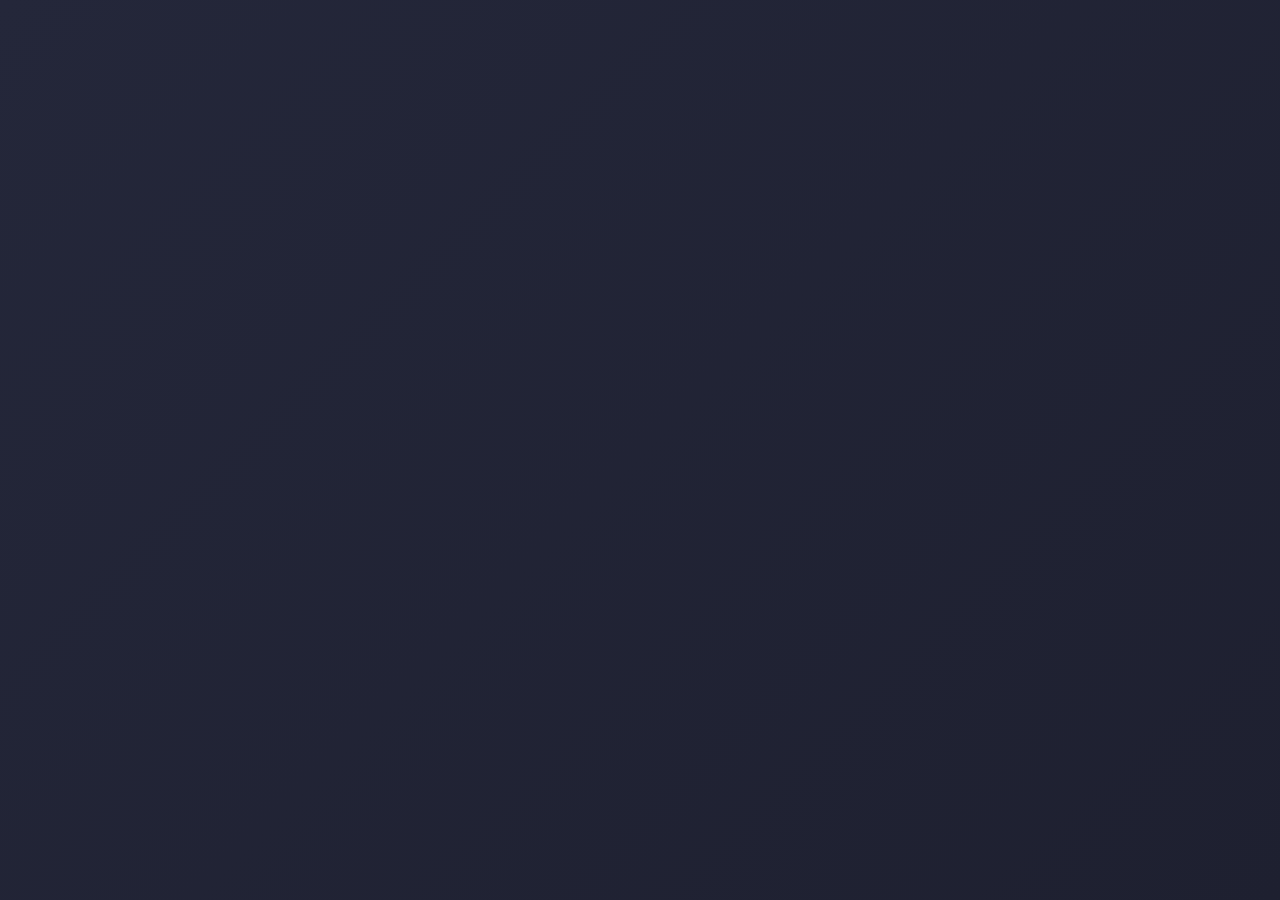
==== index.html @ acaae7d7 "Initial portfolio setup with React, cat cursor animation, and Catppuccin Macchiato theme" ====
<!DOCTYPE html>
<html lang="en">
<head>
    <meta charset="UTF-8">
    <meta name="viewport" content="width=device-width, initial-scale=1.0">
    <title>Portfolio - sudo-apt-install-tap</title>
    <link rel="stylesheet" href="styles.css">
</head>
<body>
    <div id="root"></div>
    <script src="https://cdn.jsdelivr.net/npm/react@18/umd/react.production.min.js"></script>
    <script src="https://cdn.jsdelivr.net/npm/react-dom@18/umd/react-dom.production.min.js"></script>
    <script src="https://cdn.jsdelivr.net/npm/@babel/standalone/babel.min.js"></script>
    <script type="text/babel" src="app.jsx"></script>
</body>
</html>
---- styles.css ----
/* Catppuccin Macchiato Color Scheme */
:root {
  --ctp-rosewater: #f4dbd6;
  --ctp-flamingo: #f0c6c6;
  --ctp-pink: #f5bde6;
  --ctp-mauve: #c6a0f6;
  --ctp-red: #ed8796;
  --ctp-maroon: #ee99a0;
  --ctp-peach: #f5a97f;
  --ctp-yellow: #eed49f;
  --ctp-green: #a6da95;
  --ctp-teal: #8bd5ca;
  --ctp-sky: #91d7e3;
  --ctp-sapphire: #7dc4e4;
  --ctp-blue: #8aadf4;
  --ctp-lavender: #b7bdf8;
  --ctp-text: #cad1f5;
  --ctp-subtext1: #b8c5e9;
  --ctp-subtext0: #a5adce;
  --ctp-overlay2: #939ab7;
  --ctp-overlay1: #8087a2;
  --ctp-overlay0: #6e738d;
  --ctp-surface2: #5b6078;
  --ctp-surface1: #494d64;
  --ctp-surface0: #3e4255;
  --ctp-base: #24273a;
  --ctp-mantle: #1e2030;
  --ctp-crust: #181926;
}

* {
  margin: 0;
  padding: 0;
  box-sizing: border-box;
}

body {
  font-family: 'Segoe UI', Tahoma, Geneva, Verdana, sans-serif;
  background: linear-gradient(135deg, var(--ctp-base) 0%, var(--ctp-mantle) 100%);
  color: var(--ctp-text);
  overflow-x: hidden;
  cursor: none;
  min-height: 100vh;
}

/* Cat Cursor */
.cat-cursor {
  position: fixed;
  pointer-events: none;
  font-size: 30px;
  z-index: 9999;
  transform: translate(-50%, -50%);
  animation: bounce 0.6s ease-in-out infinite;
}

@keyframes bounce {
  0%, 100% { transform: translateY(0) translate(-50%, -50%); }
  50% { transform: translateY(-10px) translate(-50%, -50%); }
}

/* Navbar */
nav {
  background: var(--ctp-surface0);
  padding: 20px 50px;
  display: flex;
  justify-content: space-between;
  align-items: center;
  position: sticky;
  top: 0;
  z-index: 100;
  box-shadow: 0 4px 20px rgba(0, 0, 0, 0.3);
  border-bottom: 2px solid var(--ctp-mauve);
}

nav .logo {
  font-size: 24px;
  font-weight: bold;
  color: var(--ctp-mauve);
  cursor: pointer;
}

nav ul {
  list-style: none;
  display: flex;
  gap: 30px;
}

nav a {
  color: var(--ctp-text);
  text-decoration: none;
  transition: all 0.3s ease;
  font-weight: 500;
}

nav a:hover {
  color: var(--ctp-mauve);
  transform: translateY(-3px);
}

/* Hero Section */
.hero {
  min-height: 100vh;
  display: flex;
  align-items: center;
  justify-content: center;
  text-align: center;
  padding: 50px 20px;
  background: linear-gradient(135deg, var(--ctp-base) 0%, var(--ctp-mantle) 100%);
}

.hero-content h1 {
  font-size: 64px;
  margin-bottom: 20px;
  background: linear-gradient(135deg, var(--ctp-mauve), var(--ctp-pink), var(--ctp-blue));
  -webkit-background-clip: text;
  -webkit-text-fill-color: transparent;
  background-clip: text;
  animation: fadeInUp 1s ease-out;
}

.hero-content p {
  font-size: 20px;
  color: var(--ctp-subtext1);
  margin-bottom: 30px;
  animation: fadeInUp 1s ease-out 0.2s both;
}

.cta-button {
  display: inline-block;
  padding: 15px 40px;
  background: var(--ctp-mauve);
  color: var(--ctp-base);
  text-decoration: none;
  border-radius: 50px;
  font-weight: bold;
  transition: all 0.3s ease;
  margin: 10px;
  cursor: pointer;
  border: none;
  font-size: 16px;
  animation: fadeInUp 1s ease-out 0.4s both;
}

.cta-button:hover {
  background: var(--ctp-pink);
  transform: translateY(-5px);
  box-shadow: 0 10px 30px rgba(197, 160, 246, 0.4);
}

@keyframes fadeInUp {
  from {
    opacity: 0;
    transform: translateY(30px);
  }
  to {
    opacity: 1;
    transform: translateY(0);
  }
}

/* Projects Section */
.projects {
  padding: 100px 50px;
  background: var(--ctp-mantle);
}

.projects h2 {
  text-align: center;
  font-size: 48px;
  margin-bottom: 60px;
  color: var(--ctp-mauve);
}

.projects-grid {
  display: grid;
  grid-template-columns: repeat(auto-fit, minmax(300px, 1fr));
  gap: 40px;
  max-width: 1200px;
  margin: 0 auto;
}

.project-card {
  background: var(--ctp-surface0);
  padding: 30px;
  border-radius: 15px;
  border-left: 4px solid var(--ctp-mauve);
  transition: all 0.3s ease;
  cursor: pointer;
  box-shadow: 0 4px 20px rgba(0, 0, 0, 0.3);
}

.project-card:hover {
  transform: translateY(-10px);
  border-left: 4px solid var(--ctp-pink);
  box-shadow: 0 10px 40px rgba(197, 160, 246, 0.2);
}

.project-card h3 {
  color: var(--ctp-mauve);
  margin-bottom: 15px;
  font-size: 22px;
}

.project-card p {
  color: var(--ctp-subtext1);
  margin-bottom: 20px;
  line-height: 1.6;
}

.project-links {
  display: flex;
  gap: 15px;
}

.project-link {
  padding: 8px 16px;
  background: var(--ctp-mauve);
  color: var(--ctp-base);
  text-decoration: none;
  border-radius: 5px;
  font-size: 14px;
  font-weight: bold;
  transition: all 0.3s ease;
  display: inline-block;
}

.project-link:hover {
  background: var(--ctp-pink);
  transform: scale(1.05);
}

/* Footer */
footer {
  background: var(--ctp-crust);
  text-align: center;
  padding: 40px 20px;
  color: var(--ctp-subtext1);
  border-top: 2px solid var(--ctp-surface0);
}

footer a {
  color: var(--ctp-mauve);
  text-decoration: none;
  margin: 0 15px;
  transition: all 0.3s ease;
}

footer a:hover {
  color: var(--ctp-pink);
}

/* Responsive */
@media (max-width: 768px) {
  nav {
    padding: 15px 20px;
    flex-direction: column;
    gap: 15px;
  }

  nav ul {
    gap: 15px;
  }

  .hero-content h1 {
    font-size: 36px;
  }

  .projects {
    padding: 50px 20px;
  }

  .projects h2 {
    font-size: 36px;
  }

  .projects-grid {
    grid-template-columns: 1fr;
  }
}
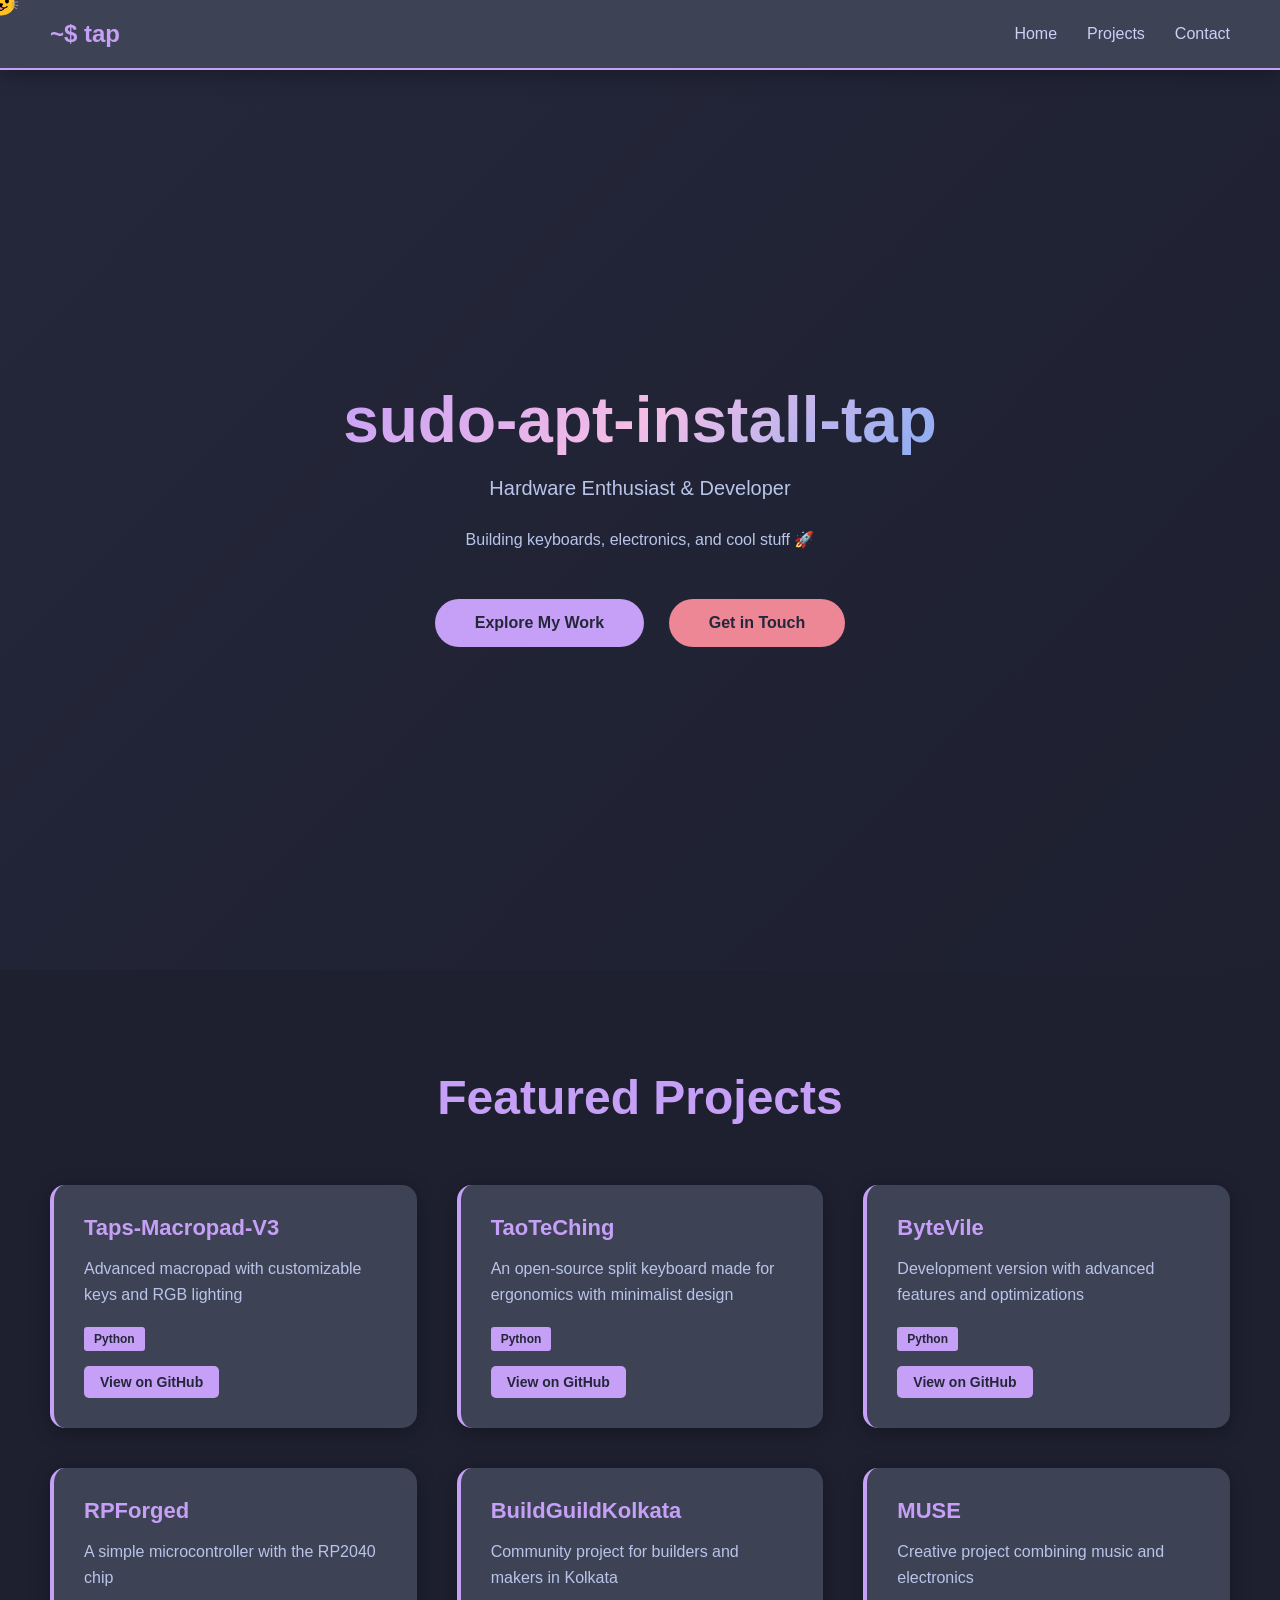
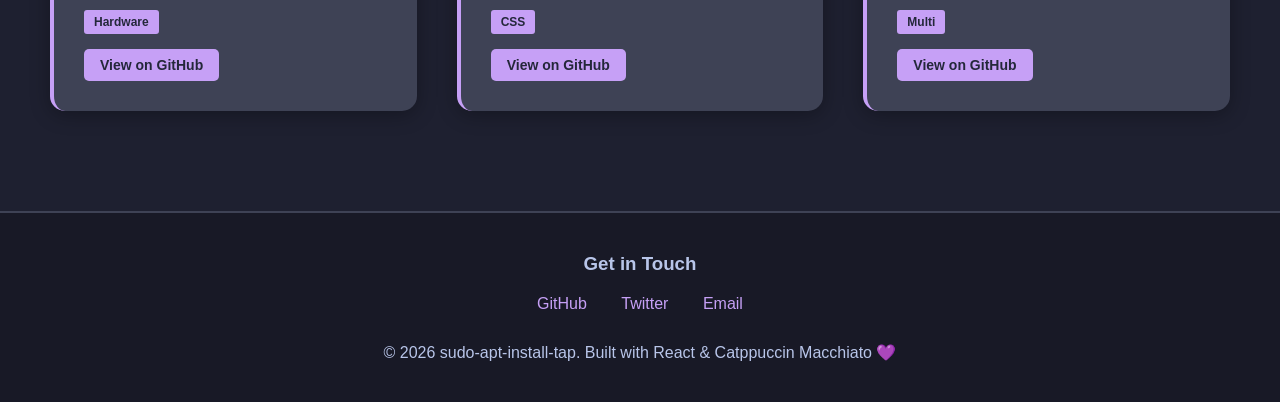
==== commit 1528bff9: "Fix: Replace with self-contained HTML file for GitHub Pages static hosting" ====
--- a/index.html
+++ b/index.html
@@ -4,13 +4,402 @@
     <meta charset="UTF-8">
     <meta name="viewport" content="width=device-width, initial-scale=1.0">
     <title>Portfolio - sudo-apt-install-tap</title>
-    <link rel="stylesheet" href="styles.css">
+    <style>
+        /* Catppuccin Macchiato Color Scheme */
+        :root {
+          --ctp-rosewater: #f4dbd6;
+          --ctp-flamingo: #f0c6c6;
+          --ctp-pink: #f5bde6;
+          --ctp-mauve: #c6a0f6;
+          --ctp-red: #ed8796;
+          --ctp-maroon: #ee99a0;
+          --ctp-peach: #f5a97f;
+          --ctp-yellow: #eed49f;
+          --ctp-green: #a6da95;
+          --ctp-teal: #8bd5ca;
+          --ctp-sky: #91d7e3;
+          --ctp-sapphire: #7dc4e4;
+          --ctp-blue: #8aadf4;
+          --ctp-lavender: #b7bdf8;
+          --ctp-text: #cad1f5;
+          --ctp-subtext1: #b8c5e9;
+          --ctp-subtext0: #a5adce;
+          --ctp-overlay2: #939ab7;
+          --ctp-overlay1: #8087a2;
+          --ctp-overlay0: #6e738d;
+          --ctp-surface2: #5b6078;
+          --ctp-surface1: #494d64;
+          --ctp-surface0: #3e4255;
+          --ctp-base: #24273a;
+          --ctp-mantle: #1e2030;
+          --ctp-crust: #181926;
+        }
+
+        * {
+          margin: 0;
+          padding: 0;
+          box-sizing: border-box;
+        }
+
+        body {
+          font-family: 'Segoe UI', Tahoma, Geneva, Verdana, sans-serif;
+          background: linear-gradient(135deg, var(--ctp-base) 0%, var(--ctp-mantle) 100%);
+          color: var(--ctp-text);
+          overflow-x: hidden;
+          cursor: none;
+          min-height: 100vh;
+        }
+
+        /* Cat Cursor */
+        .cat-cursor {
+          position: fixed;
+          pointer-events: none;
+          font-size: 30px;
+          z-index: 9999;
+          transform: translate(-50%, -50%);
+          animation: bounce 0.6s ease-in-out infinite;
+        }
+
+        @keyframes bounce {
+          0%, 100% { transform: translateY(0) translate(-50%, -50%); }
+          50% { transform: translateY(-10px) translate(-50%, -50%); }
+        }
+
+        /* Navbar */
+        nav {
+          background: var(--ctp-surface0);
+          padding: 20px 50px;
+          display: flex;
+          justify-content: space-between;
+          align-items: center;
+          position: sticky;
+          top: 0;
+          z-index: 100;
+          box-shadow: 0 4px 20px rgba(0, 0, 0, 0.3);
+          border-bottom: 2px solid var(--ctp-mauve);
+        }
+
+        nav .logo {
+          font-size: 24px;
+          font-weight: bold;
+          color: var(--ctp-mauve);
+          cursor: pointer;
+        }
+
+        nav ul {
+          list-style: none;
+          display: flex;
+          gap: 30px;
+        }
+
+        nav a {
+          color: var(--ctp-text);
+          text-decoration: none;
+          transition: all 0.3s ease;
+          font-weight: 500;
+        }
+
+        nav a:hover {
+          color: var(--ctp-mauve);
+          transform: translateY(-3px);
+        }
+
+        /* Hero Section */
+        .hero {
+          min-height: 100vh;
+          display: flex;
+          align-items: center;
+          justify-content: center;
+          text-align: center;
+          padding: 50px 20px;
+          background: linear-gradient(135deg, var(--ctp-base) 0%, var(--ctp-mantle) 100%);
+        }
+
+        .hero-content h1 {
+          font-size: 64px;
+          margin-bottom: 20px;
+          background: linear-gradient(135deg, var(--ctp-mauve), var(--ctp-pink), var(--ctp-blue));
+          -webkit-background-clip: text;
+          -webkit-text-fill-color: transparent;
+          background-clip: text;
+          animation: fadeInUp 1s ease-out;
+        }
+
+        .hero-content p {
+          font-size: 20px;
+          color: var(--ctp-subtext1);
+          margin-bottom: 30px;
+          animation: fadeInUp 1s ease-out 0.2s both;
+        }
+
+        .cta-button {
+          display: inline-block;
+          padding: 15px 40px;
+          background: var(--ctp-mauve);
+          color: var(--ctp-base);
+          text-decoration: none;
+          border-radius: 50px;
+          font-weight: bold;
+          transition: all 0.3s ease;
+          margin: 10px;
+          cursor: pointer;
+          border: none;
+          font-size: 16px;
+          animation: fadeInUp 1s ease-out 0.4s both;
+        }
+
+        .cta-button:hover {
+          background: var(--ctp-pink);
+          transform: translateY(-5px);
+          box-shadow: 0 10px 30px rgba(197, 160, 246, 0.4);
+        }
+
+        @keyframes fadeInUp {
+          from {
+            opacity: 0;
+            transform: translateY(30px);
+          }
+          to {
+            opacity: 1;
+            transform: translateY(0);
+          }
+        }
+
+        /* Projects Section */
+        .projects {
+          padding: 100px 50px;
+          background: var(--ctp-mantle);
+        }
+
+        .projects h2 {
+          text-align: center;
+          font-size: 48px;
+          margin-bottom: 60px;
+          color: var(--ctp-mauve);
+        }
+
+        .projects-grid {
+          display: grid;
+          grid-template-columns: repeat(auto-fit, minmax(300px, 1fr));
+          gap: 40px;
+          max-width: 1200px;
+          margin: 0 auto;
+        }
+
+        .project-card {
+          background: var(--ctp-surface0);
+          padding: 30px;
+          border-radius: 15px;
+          border-left: 4px solid var(--ctp-mauve);
+          transition: all 0.3s ease;
+          cursor: pointer;
+          box-shadow: 0 4px 20px rgba(0, 0, 0, 0.3);
+        }
+
+        .project-card:hover {
+          transform: translateY(-10px);
+          border-left: 4px solid var(--ctp-pink);
+          box-shadow: 0 10px 40px rgba(197, 160, 246, 0.2);
+        }
+
+        .project-card h3 {
+          color: var(--ctp-mauve);
+          margin-bottom: 15px;
+          font-size: 22px;
+        }
+
+        .project-card p {
+          color: var(--ctp-subtext1);
+          margin-bottom: 20px;
+          line-height: 1.6;
+        }
+
+        .project-links {
+          display: flex;
+          gap: 15px;
+        }
+
+        .project-link {
+          padding: 8px 16px;
+          background: var(--ctp-mauve);
+          color: var(--ctp-base);
+          text-decoration: none;
+          border-radius: 5px;
+          font-size: 14px;
+          font-weight: bold;
+          transition: all 0.3s ease;
+          display: inline-block;
+        }
+
+        .project-link:hover {
+          background: var(--ctp-pink);
+          transform: scale(1.05);
+        }
+
+        /* Footer */
+        footer {
+          background: var(--ctp-crust);
+          text-align: center;
+          padding: 40px 20px;
+          color: var(--ctp-subtext1);
+          border-top: 2px solid var(--ctp-surface0);
+        }
+
+        footer a {
+          color: var(--ctp-mauve);
+          text-decoration: none;
+          margin: 0 15px;
+          transition: all 0.3s ease;
+        }
+
+        footer a:hover {
+          color: var(--ctp-pink);
+        }
+
+        /* Responsive */
+        @media (max-width: 768px) {
+          nav {
+            padding: 15px 20px;
+            flex-direction: column;
+            gap: 15px;
+          }
+
+          nav ul {
+            gap: 15px;
+          }
+
+          .hero-content h1 {
+            font-size: 36px;
+          }
+
+          .projects {
+            padding: 50px 20px;
+          }
+
+          .projects h2 {
+            font-size: 36px;
+          }
+
+          .projects-grid {
+            grid-template-columns: 1fr;
+          }
+        }
+    </style>
 </head>
 <body>
-    <div id="root"></div>
-    <script src="https://cdn.jsdelivr.net/npm/react@18/umd/react.production.min.js"></script>
-    <script src="https://cdn.jsdelivr.net/npm/react-dom@18/umd/react-dom.production.min.js"></script>
-    <script src="https://cdn.jsdelivr.net/npm/@babel/standalone/babel.min.js"></script>
-    <script type="text/babel" src="app.jsx"></script>
+    <div id="cat-cursor" class="cat-cursor">😺</div>
+
+    <nav>
+        <div class="logo">~$ tap</div>
+        <ul>
+            <li><a href="#home">Home</a></li>
+            <li><a href="#projects">Projects</a></li>
+            <li><a href="#contact">Contact</a></li>
+        </ul>
+    </nav>
+
+    <section class="hero" id="home">
+        <div class="hero-content">
+            <h1>sudo-apt-install-tap</h1>
+            <p>Hardware Enthusiast & Developer</p>
+            <p style="font-size: 16px; color: #b8c5e9; margin-bottom: 40px;">
+                Building keyboards, electronics, and cool stuff 🚀
+            </p>
+            <button class="cta-button" onclick="document.getElementById('projects').scrollIntoView({behavior: 'smooth'})">Explore My Work</button>
+            <button class="cta-button" style="background: #ed8796;" onclick="document.getElementById('contact').scrollIntoView({behavior: 'smooth'})">Get in Touch</button>
+        </div>
+    </section>
+
+    <section class="projects" id="projects">
+        <h2>Featured Projects</h2>
+        <div class="projects-grid" id="projects-grid"></div>
+    </section>
+
+    <footer id="contact">
+        <h3 style="margin-bottom: 20px;">Get in Touch</h3>
+        <div>
+            <a href="https://github.com/sudo-apt-install-tap" target="_blank" rel="noopener noreferrer">GitHub</a>
+            <a href="https://twitter.com" target="_blank" rel="noopener noreferrer">Twitter</a>
+            <a href="mailto:your-email@example.com">Email</a>
+        </div>
+        <p style="margin-top: 30px;">© 2026 sudo-apt-install-tap. Built with React & Catppuccin Macchiato 💜</p>
+    </footer>
+
+    <script>
+        // Cat Cursor Animation
+        const catCursor = document.getElementById('cat-cursor');
+        document.addEventListener('mousemove', (e) => {
+            catCursor.style.left = e.clientX + 'px';
+            catCursor.style.top = e.clientY + 'px';
+        });
+
+        // Projects Data
+        const projects = [
+            {
+                title: 'Taps-Macropad-V3',
+                description: 'Advanced macropad with customizable keys and RGB lighting',
+                repo: 'https://github.com/sudo-apt-install-tap/Taps-Macropad-V3',
+                language: 'Python'
+            },
+            {
+                title: 'TaoTeChing',
+                description: 'An open-source split keyboard made for ergonomics with minimalist design',
+                repo: 'https://github.com/sudo-apt-install-tap/TaoTeChing',
+                language: 'Python'
+            },
+            {
+                title: 'ByteVile',
+                description: 'Development version with advanced features and optimizations',
+                repo: 'https://github.com/sudo-apt-install-tap/ByteVile-Alpha-Dev-Version-1.1',
+                language: 'Python'
+            },
+            {
+                title: 'RPForged',
+                description: 'A simple microcontroller with the RP2040 chip',
+                repo: 'https://github.com/sudo-apt-install-tap/RPForged',
+                language: 'Hardware'
+            },
+            {
+                title: 'BuildGuildKolkata',
+                description: 'Community project for builders and makers in Kolkata',
+                repo: 'https://github.com/sudo-apt-install-tap/BuildGuildKolkata',
+                language: 'CSS'
+            },
+            {
+                title: 'MUSE',
+                description: 'Creative project combining music and electronics',
+                repo: 'https://github.com/sudo-apt-install-tap/MUSE',
+                language: 'Multi'
+            }
+        ];
+
+        // Render Projects
+        const projectsGrid = document.getElementById('projects-grid');
+        projects.forEach(project => {
+            const card = document.createElement('div');
+            card.className = 'project-card';
+            card.innerHTML = `
+                <h3>${project.title}</h3>
+                <p>${project.description}</p>
+                <div style="margin-bottom: 15px;">
+                    <span style="
+                        display: inline-block;
+                        padding: 5px 10px;
+                        background: #c6a0f6;
+                        color: #24273a;
+                        border-radius: 3px;
+                        font-size: 12px;
+                        font-weight: bold;
+                    ">${project.language}</span>
+                </div>
+                <div class="project-links">
+                    <a href="${project.repo}" target="_blank" rel="noopener noreferrer" class="project-link">
+                        View on GitHub
+                    </a>
+                </div>
+            `;
+            projectsGrid.appendChild(card);
+        });
+    </script>
 </body>
 </html>
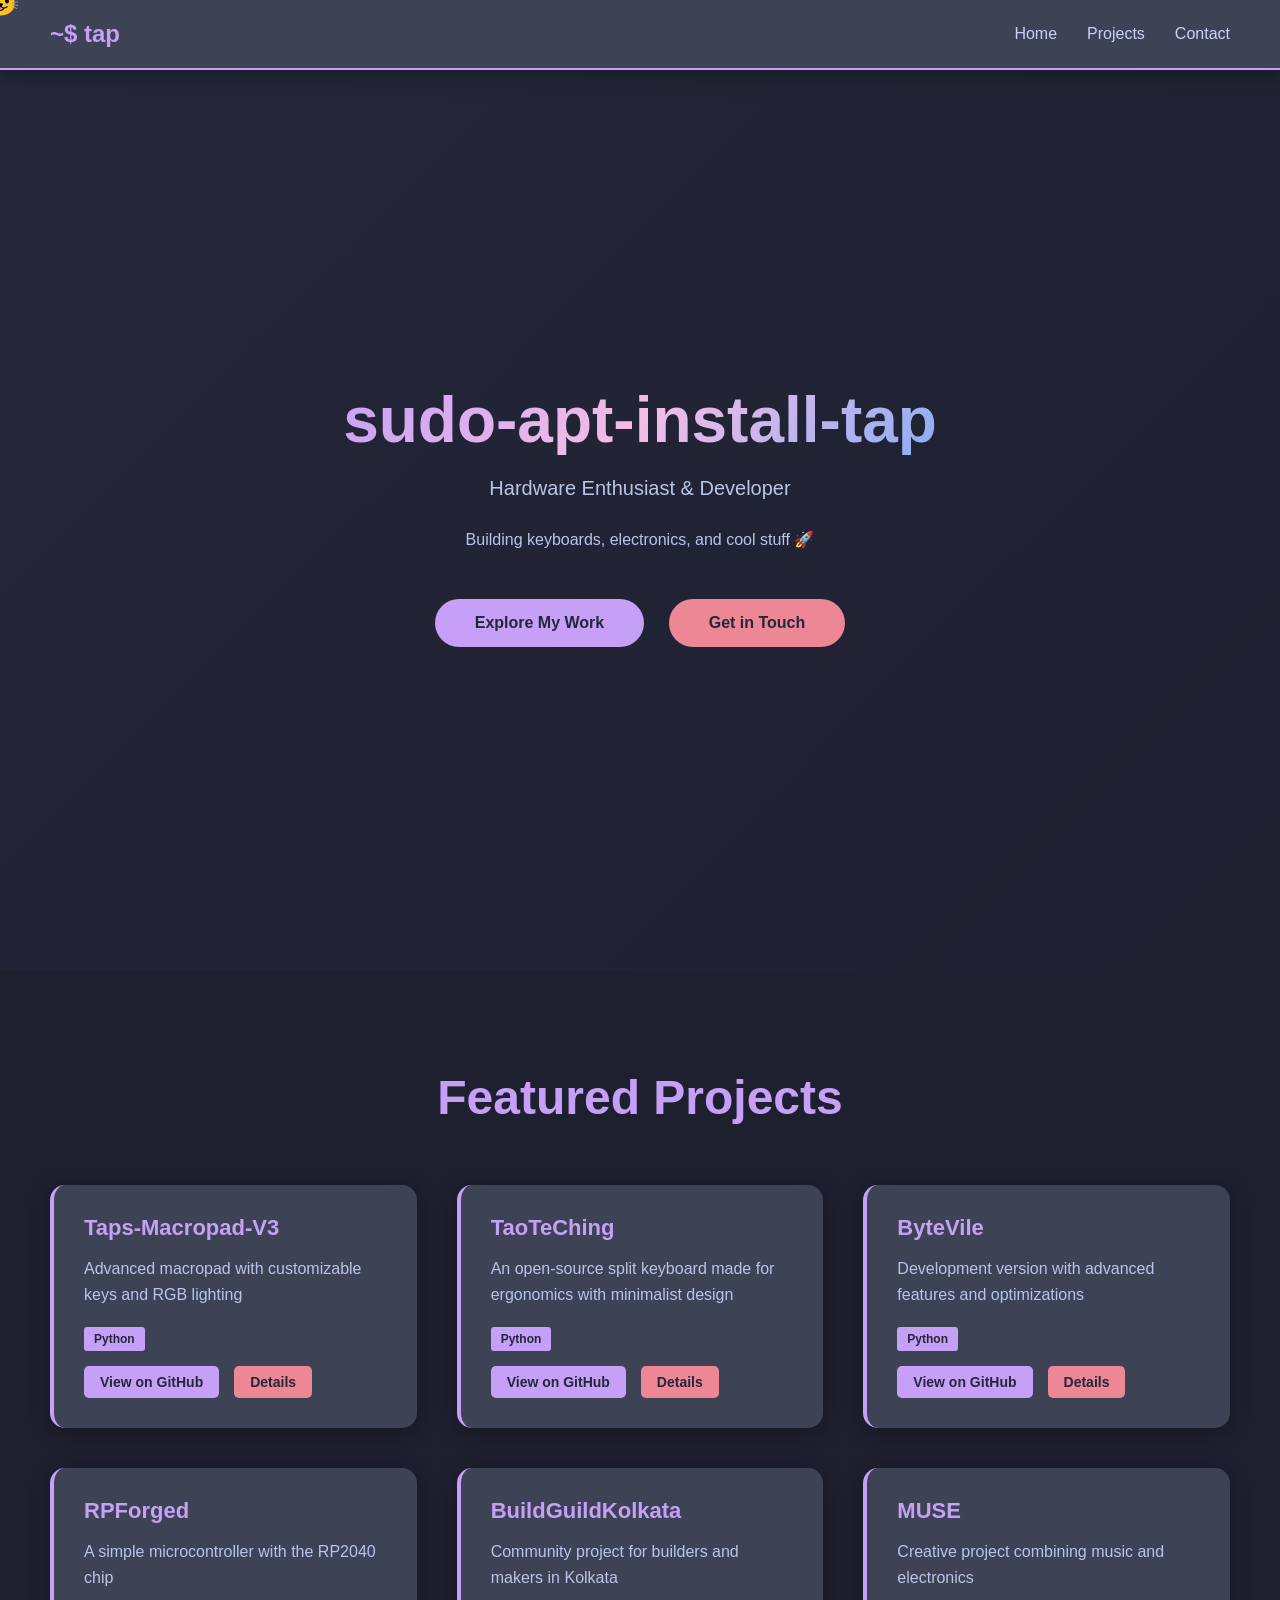
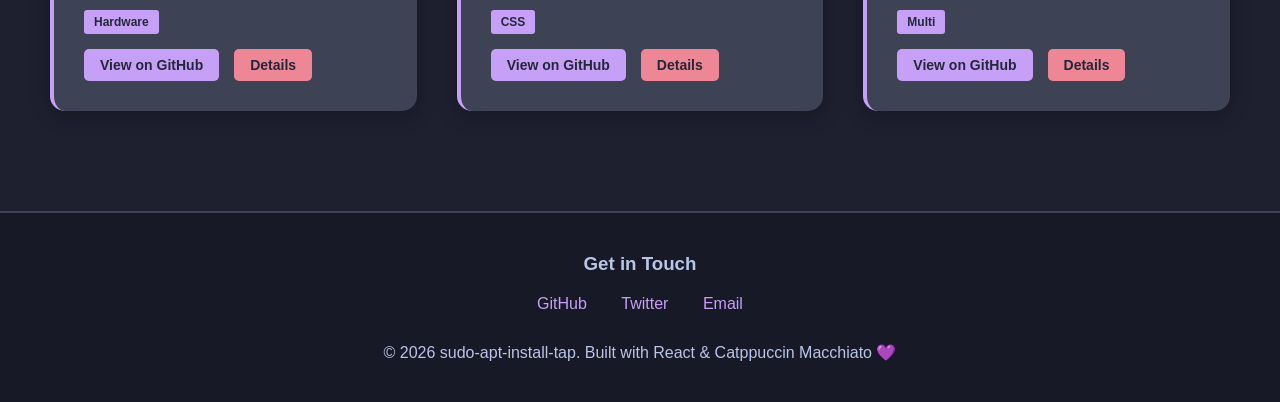
==== commit 52183f1b: "Update index.html as main landing page with link to detailed projects page" ====
--- a/index.html
+++ b/index.html
@@ -293,7 +293,7 @@
         <div class="logo">~$ tap</div>
         <ul>
             <li><a href="#home">Home</a></li>
-            <li><a href="#projects">Projects</a></li>
+            <li><a href="projects.html">Projects</a></li>
             <li><a href="#contact">Contact</a></li>
         </ul>
     </nav>
@@ -396,6 +396,9 @@
                     <a href="${project.repo}" target="_blank" rel="noopener noreferrer" class="project-link">
                         View on GitHub
                     </a>
+                    <a href="projects.html" class="project-link" style="background: #ed8796;">
+                        Details
+                    </a>
                 </div>
             `;
             projectsGrid.appendChild(card);
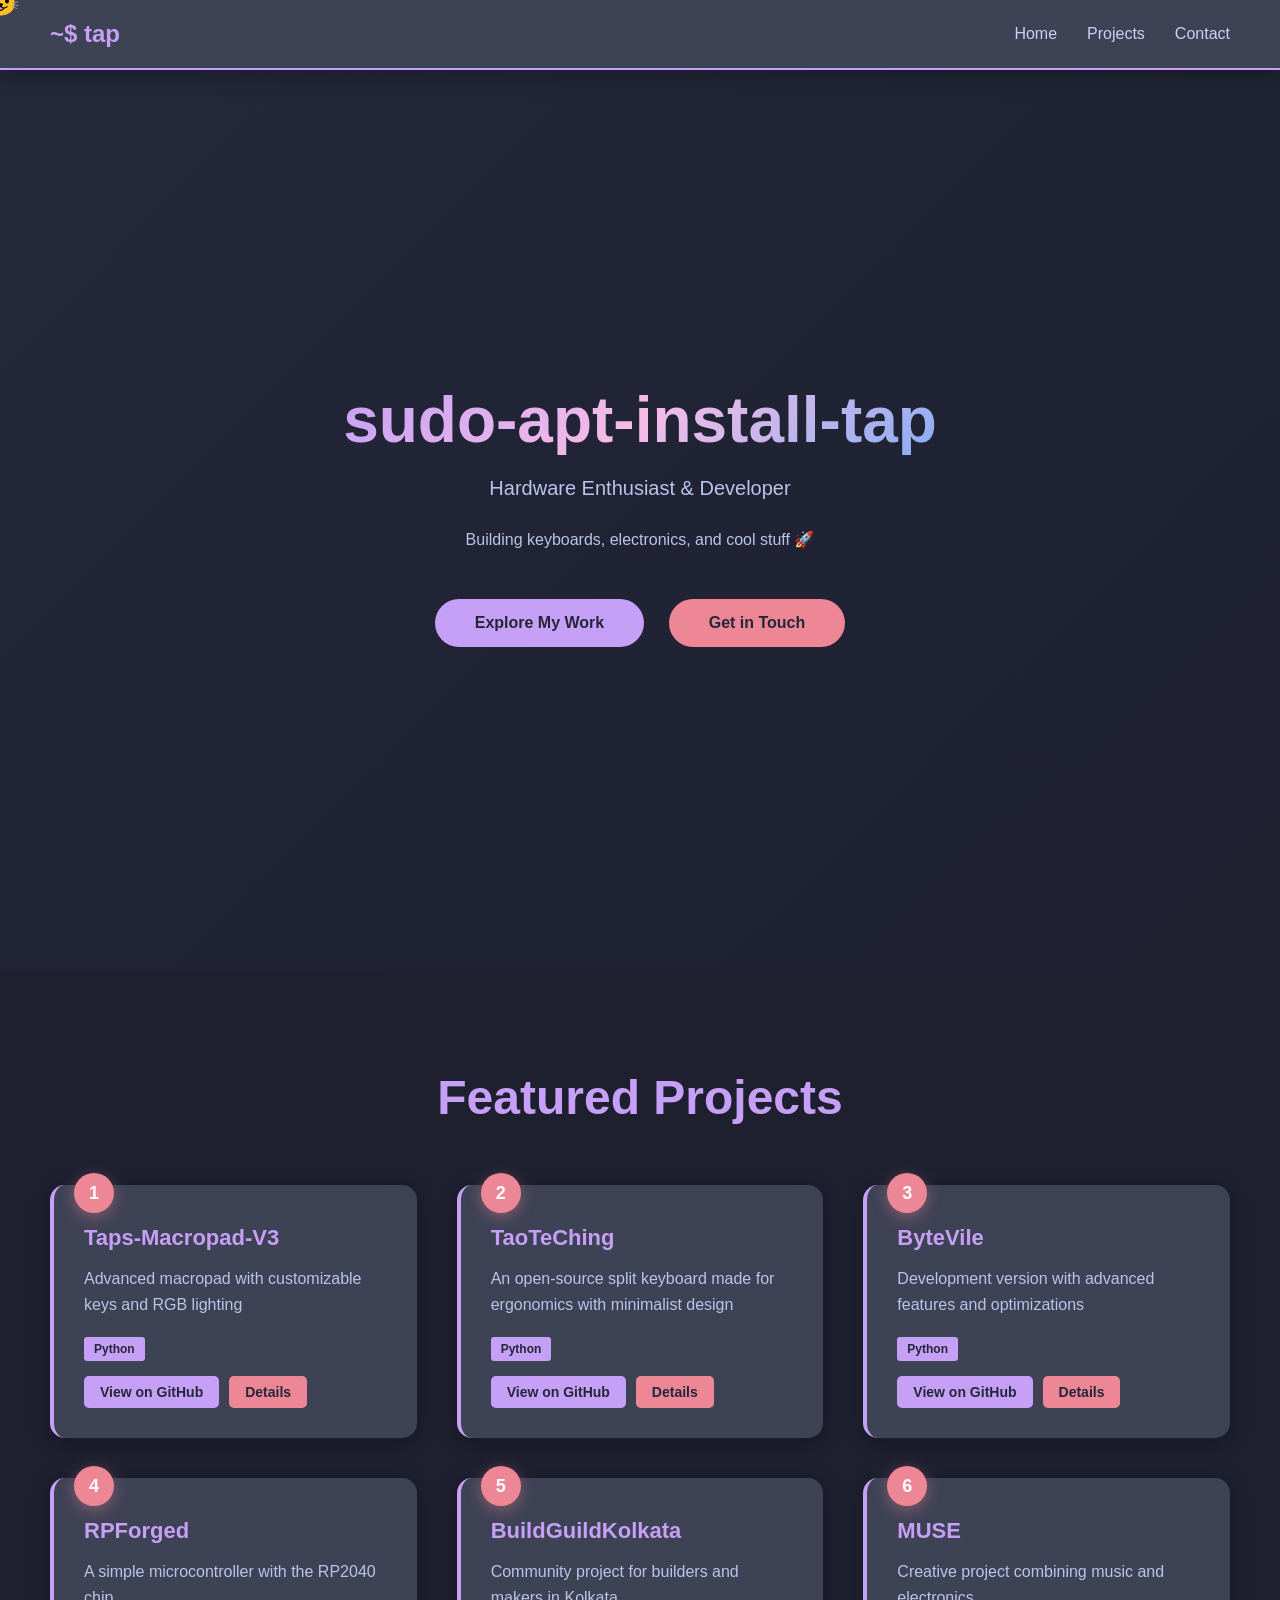
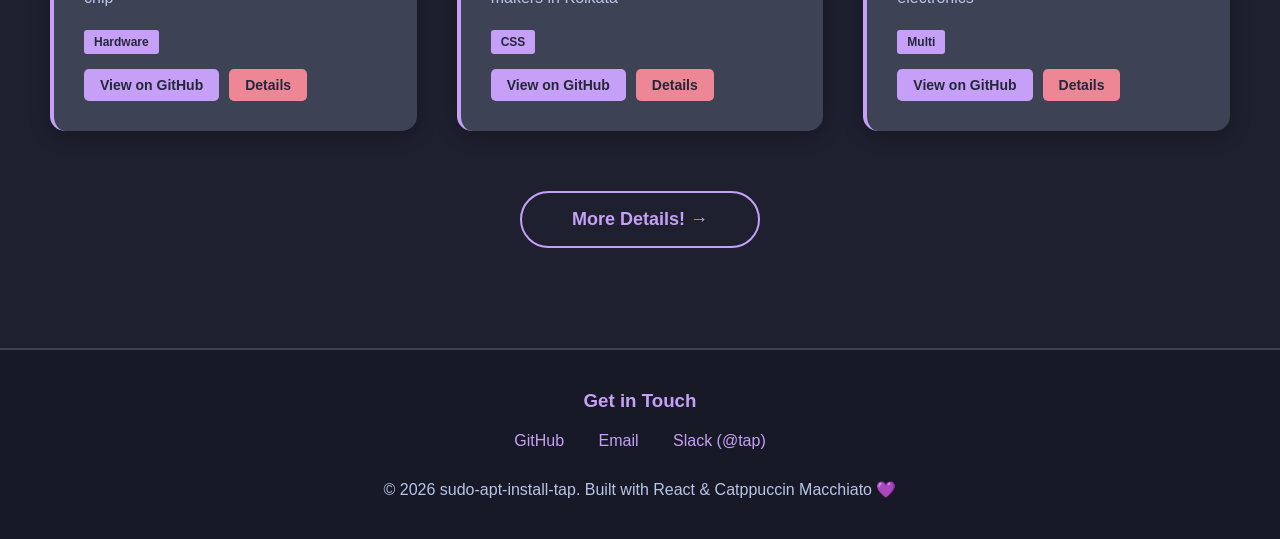
==== commit 48a5f768: "Add numbered tags to projects and "More Details" button, update contact info with Slack and email" ====
--- a/index.html
+++ b/index.html
@@ -183,7 +183,7 @@
           grid-template-columns: repeat(auto-fit, minmax(300px, 1fr));
           gap: 40px;
           max-width: 1200px;
-          margin: 0 auto;
+          margin: 0 auto 60px;
         }
 
         .project-card {
@@ -194,6 +194,24 @@
           transition: all 0.3s ease;
           cursor: pointer;
           box-shadow: 0 4px 20px rgba(0, 0, 0, 0.3);
+          position: relative;
+        }
+
+        .project-tag {
+          position: absolute;
+          top: -12px;
+          left: 20px;
+          width: 40px;
+          height: 40px;
+          background: var(--ctp-red);
+          border-radius: 50%;
+          display: flex;
+          align-items: center;
+          justify-content: center;
+          font-weight: bold;
+          color: white;
+          font-size: 18px;
+          box-shadow: 0 4px 15px rgba(237, 135, 150, 0.4);
         }
 
         .project-card:hover {
@@ -206,6 +224,7 @@
           color: var(--ctp-mauve);
           margin-bottom: 15px;
           font-size: 22px;
+          margin-top: 10px;
         }
 
         .project-card p {
@@ -216,7 +235,8 @@
 
         .project-links {
           display: flex;
-          gap: 15px;
+          gap: 10px;
+          flex-wrap: wrap;
         }
 
         .project-link {
@@ -229,10 +249,36 @@
           font-weight: bold;
           transition: all 0.3s ease;
           display: inline-block;
+          border: none;
+          cursor: pointer;
         }
 
         .project-link:hover {
           background: var(--ctp-pink);
+          transform: scale(1.05);
+        }
+
+        .more-details-btn {
+          text-align: center;
+          margin-top: 40px;
+        }
+
+        .more-details-btn a {
+          padding: 16px 50px;
+          background: transparent;
+          color: var(--ctp-mauve);
+          text-decoration: none;
+          border: 2px solid var(--ctp-mauve);
+          border-radius: 50px;
+          font-weight: bold;
+          font-size: 18px;
+          transition: all 0.3s ease;
+          display: inline-block;
+        }
+
+        .more-details-btn a:hover {
+          background: var(--ctp-mauve);
+          color: var(--ctp-base);
           transform: scale(1.05);
         }
 
@@ -243,6 +289,11 @@
           padding: 40px 20px;
           color: var(--ctp-subtext1);
           border-top: 2px solid var(--ctp-surface0);
+        }
+
+        footer h3 {
+          color: var(--ctp-mauve);
+          margin-bottom: 20px;
         }
 
         footer a {
@@ -313,14 +364,17 @@
     <section class="projects" id="projects">
         <h2>Featured Projects</h2>
         <div class="projects-grid" id="projects-grid"></div>
+        <div class="more-details-btn">
+            <a href="projects.html">More Details! →</a>
+        </div>
     </section>
 
     <footer id="contact">
-        <h3 style="margin-bottom: 20px;">Get in Touch</h3>
+        <h3>Get in Touch</h3>
         <div>
             <a href="https://github.com/sudo-apt-install-tap" target="_blank" rel="noopener noreferrer">GitHub</a>
-            <a href="https://twitter.com" target="_blank" rel="noopener noreferrer">Twitter</a>
-            <a href="mailto:your-email@example.com">Email</a>
+            <a href="mailto:work.tapishnud@gmail.com">Email</a>
+            <a href="slack://user?team=T0G9QKB9G&user=tap" target="_blank" rel="noopener noreferrer">Slack (@tap)</a>
         </div>
         <p style="margin-top: 30px;">© 2026 sudo-apt-install-tap. Built with React & Catppuccin Macchiato 💜</p>
     </footer>
@@ -339,37 +393,43 @@
                 title: 'Taps-Macropad-V3',
                 description: 'Advanced macropad with customizable keys and RGB lighting',
                 repo: 'https://github.com/sudo-apt-install-tap/Taps-Macropad-V3',
-                language: 'Python'
+                language: 'Python',
+                tag: 1
             },
             {
                 title: 'TaoTeChing',
                 description: 'An open-source split keyboard made for ergonomics with minimalist design',
                 repo: 'https://github.com/sudo-apt-install-tap/TaoTeChing',
-                language: 'Python'
+                language: 'Python',
+                tag: 2
             },
             {
                 title: 'ByteVile',
                 description: 'Development version with advanced features and optimizations',
                 repo: 'https://github.com/sudo-apt-install-tap/ByteVile-Alpha-Dev-Version-1.1',
-                language: 'Python'
+                language: 'Python',
+                tag: 3
             },
             {
                 title: 'RPForged',
                 description: 'A simple microcontroller with the RP2040 chip',
                 repo: 'https://github.com/sudo-apt-install-tap/RPForged',
-                language: 'Hardware'
+                language: 'Hardware',
+                tag: 4
             },
             {
                 title: 'BuildGuildKolkata',
                 description: 'Community project for builders and makers in Kolkata',
                 repo: 'https://github.com/sudo-apt-install-tap/BuildGuildKolkata',
-                language: 'CSS'
+                language: 'CSS',
+                tag: 5
             },
             {
                 title: 'MUSE',
                 description: 'Creative project combining music and electronics',
                 repo: 'https://github.com/sudo-apt-install-tap/MUSE',
-                language: 'Multi'
+                language: 'Multi',
+                tag: 6
             }
         ];
 
@@ -379,6 +439,7 @@
             const card = document.createElement('div');
             card.className = 'project-card';
             card.innerHTML = `
+                <div class="project-tag">${project.tag}</div>
                 <h3>${project.title}</h3>
                 <p>${project.description}</p>
                 <div style="margin-bottom: 15px;">
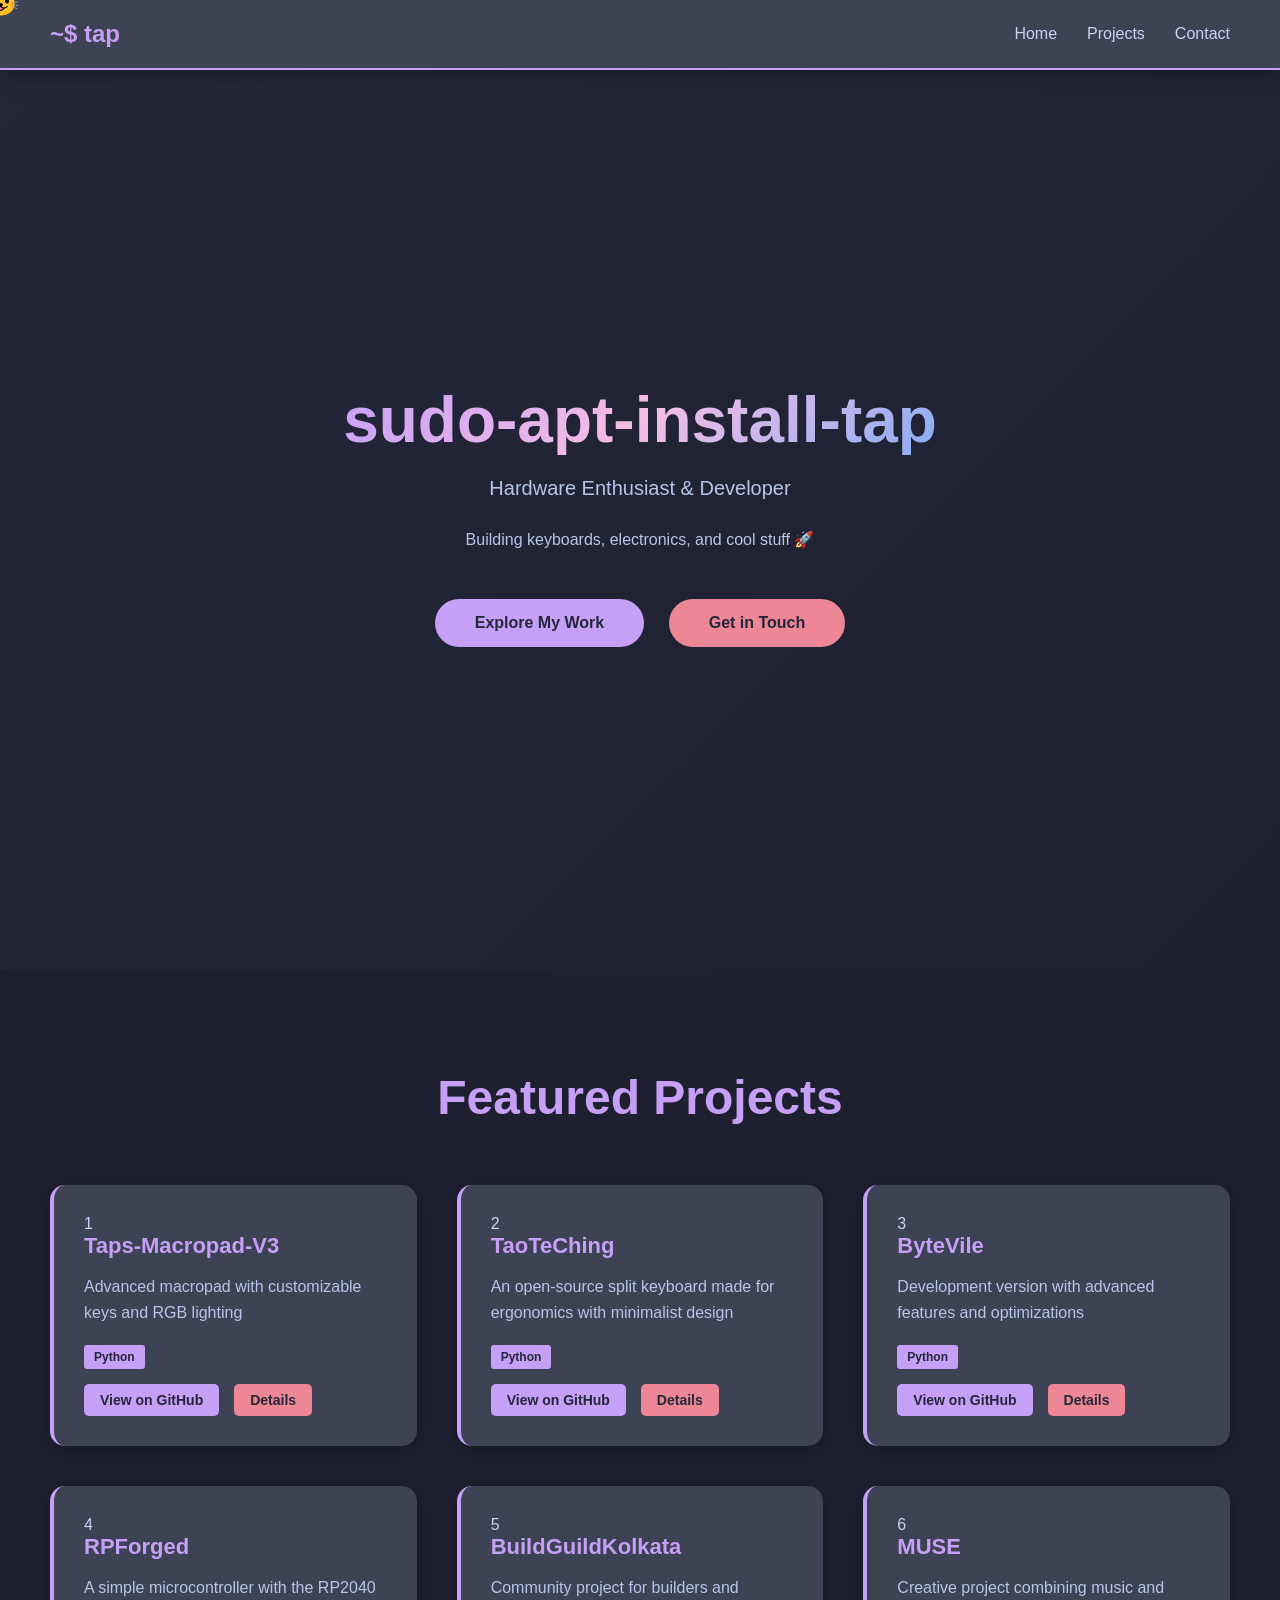
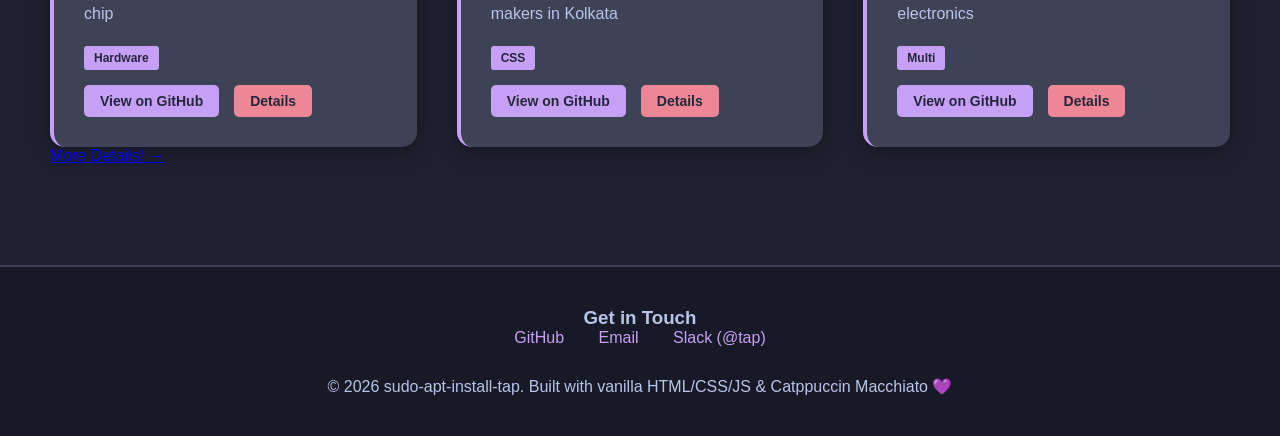
==== commit 66f2cc1d: "Convert to fully static HTML with external CSS and JavaScript" ====
--- a/index.html
+++ b/index.html
@@ -4,338 +4,7 @@
     <meta charset="UTF-8">
     <meta name="viewport" content="width=device-width, initial-scale=1.0">
     <title>Portfolio - sudo-apt-install-tap</title>
-    <style>
-        /* Catppuccin Macchiato Color Scheme */
-        :root {
-          --ctp-rosewater: #f4dbd6;
-          --ctp-flamingo: #f0c6c6;
-          --ctp-pink: #f5bde6;
-          --ctp-mauve: #c6a0f6;
-          --ctp-red: #ed8796;
-          --ctp-maroon: #ee99a0;
-          --ctp-peach: #f5a97f;
-          --ctp-yellow: #eed49f;
-          --ctp-green: #a6da95;
-          --ctp-teal: #8bd5ca;
-          --ctp-sky: #91d7e3;
-          --ctp-sapphire: #7dc4e4;
-          --ctp-blue: #8aadf4;
-          --ctp-lavender: #b7bdf8;
-          --ctp-text: #cad1f5;
-          --ctp-subtext1: #b8c5e9;
-          --ctp-subtext0: #a5adce;
-          --ctp-overlay2: #939ab7;
-          --ctp-overlay1: #8087a2;
-          --ctp-overlay0: #6e738d;
-          --ctp-surface2: #5b6078;
-          --ctp-surface1: #494d64;
-          --ctp-surface0: #3e4255;
-          --ctp-base: #24273a;
-          --ctp-mantle: #1e2030;
-          --ctp-crust: #181926;
-        }
-
-        * {
-          margin: 0;
-          padding: 0;
-          box-sizing: border-box;
-        }
-
-        body {
-          font-family: 'Segoe UI', Tahoma, Geneva, Verdana, sans-serif;
-          background: linear-gradient(135deg, var(--ctp-base) 0%, var(--ctp-mantle) 100%);
-          color: var(--ctp-text);
-          overflow-x: hidden;
-          cursor: none;
-          min-height: 100vh;
-        }
-
-        /* Cat Cursor */
-        .cat-cursor {
-          position: fixed;
-          pointer-events: none;
-          font-size: 30px;
-          z-index: 9999;
-          transform: translate(-50%, -50%);
-          animation: bounce 0.6s ease-in-out infinite;
-        }
-
-        @keyframes bounce {
-          0%, 100% { transform: translateY(0) translate(-50%, -50%); }
-          50% { transform: translateY(-10px) translate(-50%, -50%); }
-        }
-
-        /* Navbar */
-        nav {
-          background: var(--ctp-surface0);
-          padding: 20px 50px;
-          display: flex;
-          justify-content: space-between;
-          align-items: center;
-          position: sticky;
-          top: 0;
-          z-index: 100;
-          box-shadow: 0 4px 20px rgba(0, 0, 0, 0.3);
-          border-bottom: 2px solid var(--ctp-mauve);
-        }
-
-        nav .logo {
-          font-size: 24px;
-          font-weight: bold;
-          color: var(--ctp-mauve);
-          cursor: pointer;
-        }
-
-        nav ul {
-          list-style: none;
-          display: flex;
-          gap: 30px;
-        }
-
-        nav a {
-          color: var(--ctp-text);
-          text-decoration: none;
-          transition: all 0.3s ease;
-          font-weight: 500;
-        }
-
-        nav a:hover {
-          color: var(--ctp-mauve);
-          transform: translateY(-3px);
-        }
-
-        /* Hero Section */
-        .hero {
-          min-height: 100vh;
-          display: flex;
-          align-items: center;
-          justify-content: center;
-          text-align: center;
-          padding: 50px 20px;
-          background: linear-gradient(135deg, var(--ctp-base) 0%, var(--ctp-mantle) 100%);
-        }
-
-        .hero-content h1 {
-          font-size: 64px;
-          margin-bottom: 20px;
-          background: linear-gradient(135deg, var(--ctp-mauve), var(--ctp-pink), var(--ctp-blue));
-          -webkit-background-clip: text;
-          -webkit-text-fill-color: transparent;
-          background-clip: text;
-          animation: fadeInUp 1s ease-out;
-        }
-
-        .hero-content p {
-          font-size: 20px;
-          color: var(--ctp-subtext1);
-          margin-bottom: 30px;
-          animation: fadeInUp 1s ease-out 0.2s both;
-        }
-
-        .cta-button {
-          display: inline-block;
-          padding: 15px 40px;
-          background: var(--ctp-mauve);
-          color: var(--ctp-base);
-          text-decoration: none;
-          border-radius: 50px;
-          font-weight: bold;
-          transition: all 0.3s ease;
-          margin: 10px;
-          cursor: pointer;
-          border: none;
-          font-size: 16px;
-          animation: fadeInUp 1s ease-out 0.4s both;
-        }
-
-        .cta-button:hover {
-          background: var(--ctp-pink);
-          transform: translateY(-5px);
-          box-shadow: 0 10px 30px rgba(197, 160, 246, 0.4);
-        }
-
-        @keyframes fadeInUp {
-          from {
-            opacity: 0;
-            transform: translateY(30px);
-          }
-          to {
-            opacity: 1;
-            transform: translateY(0);
-          }
-        }
-
-        /* Projects Section */
-        .projects {
-          padding: 100px 50px;
-          background: var(--ctp-mantle);
-        }
-
-        .projects h2 {
-          text-align: center;
-          font-size: 48px;
-          margin-bottom: 60px;
-          color: var(--ctp-mauve);
-        }
-
-        .projects-grid {
-          display: grid;
-          grid-template-columns: repeat(auto-fit, minmax(300px, 1fr));
-          gap: 40px;
-          max-width: 1200px;
-          margin: 0 auto 60px;
-        }
-
-        .project-card {
-          background: var(--ctp-surface0);
-          padding: 30px;
-          border-radius: 15px;
-          border-left: 4px solid var(--ctp-mauve);
-          transition: all 0.3s ease;
-          cursor: pointer;
-          box-shadow: 0 4px 20px rgba(0, 0, 0, 0.3);
-          position: relative;
-        }
-
-        .project-tag {
-          position: absolute;
-          top: -12px;
-          left: 20px;
-          width: 40px;
-          height: 40px;
-          background: var(--ctp-red);
-          border-radius: 50%;
-          display: flex;
-          align-items: center;
-          justify-content: center;
-          font-weight: bold;
-          color: white;
-          font-size: 18px;
-          box-shadow: 0 4px 15px rgba(237, 135, 150, 0.4);
-        }
-
-        .project-card:hover {
-          transform: translateY(-10px);
-          border-left: 4px solid var(--ctp-pink);
-          box-shadow: 0 10px 40px rgba(197, 160, 246, 0.2);
-        }
-
-        .project-card h3 {
-          color: var(--ctp-mauve);
-          margin-bottom: 15px;
-          font-size: 22px;
-          margin-top: 10px;
-        }
-
-        .project-card p {
-          color: var(--ctp-subtext1);
-          margin-bottom: 20px;
-          line-height: 1.6;
-        }
-
-        .project-links {
-          display: flex;
-          gap: 10px;
-          flex-wrap: wrap;
-        }
-
-        .project-link {
-          padding: 8px 16px;
-          background: var(--ctp-mauve);
-          color: var(--ctp-base);
-          text-decoration: none;
-          border-radius: 5px;
-          font-size: 14px;
-          font-weight: bold;
-          transition: all 0.3s ease;
-          display: inline-block;
-          border: none;
-          cursor: pointer;
-        }
-
-        .project-link:hover {
-          background: var(--ctp-pink);
-          transform: scale(1.05);
-        }
-
-        .more-details-btn {
-          text-align: center;
-          margin-top: 40px;
-        }
-
-        .more-details-btn a {
-          padding: 16px 50px;
-          background: transparent;
-          color: var(--ctp-mauve);
-          text-decoration: none;
-          border: 2px solid var(--ctp-mauve);
-          border-radius: 50px;
-          font-weight: bold;
-          font-size: 18px;
-          transition: all 0.3s ease;
-          display: inline-block;
-        }
-
-        .more-details-btn a:hover {
-          background: var(--ctp-mauve);
-          color: var(--ctp-base);
-          transform: scale(1.05);
-        }
-
-        /* Footer */
-        footer {
-          background: var(--ctp-crust);
-          text-align: center;
-          padding: 40px 20px;
-          color: var(--ctp-subtext1);
-          border-top: 2px solid var(--ctp-surface0);
-        }
-
-        footer h3 {
-          color: var(--ctp-mauve);
-          margin-bottom: 20px;
-        }
-
-        footer a {
-          color: var(--ctp-mauve);
-          text-decoration: none;
-          margin: 0 15px;
-          transition: all 0.3s ease;
-        }
-
-        footer a:hover {
-          color: var(--ctp-pink);
-        }
-
-        /* Responsive */
-        @media (max-width: 768px) {
-          nav {
-            padding: 15px 20px;
-            flex-direction: column;
-            gap: 15px;
-          }
-
-          nav ul {
-            gap: 15px;
-          }
-
-          .hero-content h1 {
-            font-size: 36px;
-          }
-
-          .projects {
-            padding: 50px 20px;
-          }
-
-          .projects h2 {
-            font-size: 36px;
-          }
-
-          .projects-grid {
-            grid-template-columns: 1fr;
-          }
-        }
-    </style>
+    <link rel="stylesheet" href="styles.css">
 </head>
 <body>
     <div id="cat-cursor" class="cat-cursor">😺</div>
@@ -376,94 +45,9 @@
             <a href="mailto:work.tapishnud@gmail.com">Email</a>
             <a href="slack://user?team=T0G9QKB9G&user=tap" target="_blank" rel="noopener noreferrer">Slack (@tap)</a>
         </div>
-        <p style="margin-top: 30px;">© 2026 sudo-apt-install-tap. Built with React & Catppuccin Macchiato 💜</p>
+        <p style="margin-top: 30px;">© 2026 sudo-apt-install-tap. Built with vanilla HTML/CSS/JS & Catppuccin Macchiato 💜</p>
     </footer>
 
-    <script>
-        // Cat Cursor Animation
-        const catCursor = document.getElementById('cat-cursor');
-        document.addEventListener('mousemove', (e) => {
-            catCursor.style.left = e.clientX + 'px';
-            catCursor.style.top = e.clientY + 'px';
-        });
-
-        // Projects Data
-        const projects = [
-            {
-                title: 'Taps-Macropad-V3',
-                description: 'Advanced macropad with customizable keys and RGB lighting',
-                repo: 'https://github.com/sudo-apt-install-tap/Taps-Macropad-V3',
-                language: 'Python',
-                tag: 1
-            },
-            {
-                title: 'TaoTeChing',
-                description: 'An open-source split keyboard made for ergonomics with minimalist design',
-                repo: 'https://github.com/sudo-apt-install-tap/TaoTeChing',
-                language: 'Python',
-                tag: 2
-            },
-            {
-                title: 'ByteVile',
-                description: 'Development version with advanced features and optimizations',
-                repo: 'https://github.com/sudo-apt-install-tap/ByteVile-Alpha-Dev-Version-1.1',
-                language: 'Python',
-                tag: 3
-            },
-            {
-                title: 'RPForged',
-                description: 'A simple microcontroller with the RP2040 chip',
-                repo: 'https://github.com/sudo-apt-install-tap/RPForged',
-                language: 'Hardware',
-                tag: 4
-            },
-            {
-                title: 'BuildGuildKolkata',
-                description: 'Community project for builders and makers in Kolkata',
-                repo: 'https://github.com/sudo-apt-install-tap/BuildGuildKolkata',
-                language: 'CSS',
-                tag: 5
-            },
-            {
-                title: 'MUSE',
-                description: 'Creative project combining music and electronics',
-                repo: 'https://github.com/sudo-apt-install-tap/MUSE',
-                language: 'Multi',
-                tag: 6
-            }
-        ];
-
-        // Render Projects
-        const projectsGrid = document.getElementById('projects-grid');
-        projects.forEach(project => {
-            const card = document.createElement('div');
-            card.className = 'project-card';
-            card.innerHTML = `
-                <div class="project-tag">${project.tag}</div>
-                <h3>${project.title}</h3>
-                <p>${project.description}</p>
-                <div style="margin-bottom: 15px;">
-                    <span style="
-                        display: inline-block;
-                        padding: 5px 10px;
-                        background: #c6a0f6;
-                        color: #24273a;
-                        border-radius: 3px;
-                        font-size: 12px;
-                        font-weight: bold;
-                    ">${project.language}</span>
-                </div>
-                <div class="project-links">
-                    <a href="${project.repo}" target="_blank" rel="noopener noreferrer" class="project-link">
-                        View on GitHub
-                    </a>
-                    <a href="projects.html" class="project-link" style="background: #ed8796;">
-                        Details
-                    </a>
-                </div>
-            `;
-            projectsGrid.appendChild(card);
-        });
-    </script>
+    <script src="script.js"></script>
 </body>
-</html>+</html>
--- a/styles.css
+++ b/styles.css
@@ -0,0 +1,279 @@
+/* Catppuccin Macchiato Color Scheme */
+:root {
+  --ctp-rosewater: #f4dbd6;
+  --ctp-flamingo: #f0c6c6;
+  --ctp-pink: #f5bde6;
+  --ctp-mauve: #c6a0f6;
+  --ctp-red: #ed8796;
+  --ctp-maroon: #ee99a0;
+  --ctp-peach: #f5a97f;
+  --ctp-yellow: #eed49f;
+  --ctp-green: #a6da95;
+  --ctp-teal: #8bd5ca;
+  --ctp-sky: #91d7e3;
+  --ctp-sapphire: #7dc4e4;
+  --ctp-blue: #8aadf4;
+  --ctp-lavender: #b7bdf8;
+  --ctp-text: #cad1f5;
+  --ctp-subtext1: #b8c5e9;
+  --ctp-subtext0: #a5adce;
+  --ctp-overlay2: #939ab7;
+  --ctp-overlay1: #8087a2;
+  --ctp-overlay0: #6e738d;
+  --ctp-surface2: #5b6078;
+  --ctp-surface1: #494d64;
+  --ctp-surface0: #3e4255;
+  --ctp-base: #24273a;
+  --ctp-mantle: #1e2030;
+  --ctp-crust: #181926;
+}
+
+* {
+  margin: 0;
+  padding: 0;
+  box-sizing: border-box;
+}
+
+body {
+  font-family: 'Segoe UI', Tahoma, Geneva, Verdana, sans-serif;
+  background: linear-gradient(135deg, var(--ctp-base) 0%, var(--ctp-mantle) 100%);
+  color: var(--ctp-text);
+  overflow-x: hidden;
+  cursor: none;
+  min-height: 100vh;
+}
+
+/* Cat Cursor */
+.cat-cursor {
+  position: fixed;
+  pointer-events: none;
+  font-size: 30px;
+  z-index: 9999;
+  transform: translate(-50%, -50%);
+  animation: bounce 0.6s ease-in-out infinite;
+}
+
+@keyframes bounce {
+  0%, 100% { transform: translateY(0) translate(-50%, -50%); }
+  50% { transform: translateY(-10px) translate(-50%, -50%); }
+}
+
+/* Navbar */
+nav {
+  background: var(--ctp-surface0);
+  padding: 20px 50px;
+  display: flex;
+  justify-content: space-between;
+  align-items: center;
+  position: sticky;
+  top: 0;
+  z-index: 100;
+  box-shadow: 0 4px 20px rgba(0, 0, 0, 0.3);
+  border-bottom: 2px solid var(--ctp-mauve);
+}
+
+nav .logo {
+  font-size: 24px;
+  font-weight: bold;
+  color: var(--ctp-mauve);
+  cursor: pointer;
+}
+
+nav ul {
+  list-style: none;
+  display: flex;
+  gap: 30px;
+}
+
+nav a {
+  color: var(--ctp-text);
+  text-decoration: none;
+  transition: all 0.3s ease;
+  font-weight: 500;
+}
+
+nav a:hover {
+  color: var(--ctp-mauve);
+  transform: translateY(-3px);
+}
+
+/* Hero Section */
+.hero {
+  min-height: 100vh;
+  display: flex;
+  align-items: center;
+  justify-content: center;
+  text-align: center;
+  padding: 50px 20px;
+  background: linear-gradient(135deg, var(--ctp-base) 0%, var(--ctp-mantle) 100%);
+}
+
+.hero-content h1 {
+  font-size: 64px;
+  margin-bottom: 20px;
+  background: linear-gradient(135deg, var(--ctp-mauve), var(--ctp-pink), var(--ctp-blue));
+  -webkit-background-clip: text;
+  -webkit-text-fill-color: transparent;
+  background-clip: text;
+  animation: fadeInUp 1s ease-out;
+}
+
+.hero-content p {
+  font-size: 20px;
+  color: var(--ctp-subtext1);
+  margin-bottom: 30px;
+  animation: fadeInUp 1s ease-out 0.2s both;
+}
+
+.cta-button {
+  display: inline-block;
+  padding: 15px 40px;
+  background: var(--ctp-mauve);
+  color: var(--ctp-base);
+  text-decoration: none;
+  border-radius: 50px;
+  font-weight: bold;
+  transition: all 0.3s ease;
+  margin: 10px;
+  cursor: pointer;
+  border: none;
+  font-size: 16px;
+  animation: fadeInUp 1s ease-out 0.4s both;
+}
+
+.cta-button:hover {
+  background: var(--ctp-pink);
+  transform: translateY(-5px);
+  box-shadow: 0 10px 30px rgba(197, 160, 246, 0.4);
+}
+
+@keyframes fadeInUp {
+  from {
+    opacity: 0;
+    transform: translateY(30px);
+  }
+  to {
+    opacity: 1;
+    transform: translateY(0);
+  }
+}
+
+/* Projects Section */
+.projects {
+  padding: 100px 50px;
+  background: var(--ctp-mantle);
+}
+
+.projects h2 {
+  text-align: center;
+  font-size: 48px;
+  margin-bottom: 60px;
+  color: var(--ctp-mauve);
+}
+
+.projects-grid {
+  display: grid;
+  grid-template-columns: repeat(auto-fit, minmax(300px, 1fr));
+  gap: 40px;
+  max-width: 1200px;
+  margin: 0 auto;
+}
+
+.project-card {
+  background: var(--ctp-surface0);
+  padding: 30px;
+  border-radius: 15px;
+  border-left: 4px solid var(--ctp-mauve);
+  transition: all 0.3s ease;
+  cursor: pointer;
+  box-shadow: 0 4px 20px rgba(0, 0, 0, 0.3);
+}
+
+.project-card:hover {
+  transform: translateY(-10px);
+  border-left: 4px solid var(--ctp-pink);
+  box-shadow: 0 10px 40px rgba(197, 160, 246, 0.2);
+}
+
+.project-card h3 {
+  color: var(--ctp-mauve);
+  margin-bottom: 15px;
+  font-size: 22px;
+}
+
+.project-card p {
+  color: var(--ctp-subtext1);
+  margin-bottom: 20px;
+  line-height: 1.6;
+}
+
+.project-links {
+  display: flex;
+  gap: 15px;
+}
+
+.project-link {
+  padding: 8px 16px;
+  background: var(--ctp-mauve);
+  color: var(--ctp-base);
+  text-decoration: none;
+  border-radius: 5px;
+  font-size: 14px;
+  font-weight: bold;
+  transition: all 0.3s ease;
+  display: inline-block;
+}
+
+.project-link:hover {
+  background: var(--ctp-pink);
+  transform: scale(1.05);
+}
+
+/* Footer */
+footer {
+  background: var(--ctp-crust);
+  text-align: center;
+  padding: 40px 20px;
+  color: var(--ctp-subtext1);
+  border-top: 2px solid var(--ctp-surface0);
+}
+
+footer a {
+  color: var(--ctp-mauve);
+  text-decoration: none;
+  margin: 0 15px;
+  transition: all 0.3s ease;
+}
+
+footer a:hover {
+  color: var(--ctp-pink);
+}
+
+/* Responsive */
+@media (max-width: 768px) {
+  nav {
+    padding: 15px 20px;
+    flex-direction: column;
+    gap: 15px;
+  }
+
+  nav ul {
+    gap: 15px;
+  }
+
+  .hero-content h1 {
+    font-size: 36px;
+  }
+
+  .projects {
+    padding: 50px 20px;
+  }
+
+  .projects h2 {
+    font-size: 36px;
+  }
+
+  .projects-grid {
+    grid-template-columns: 1fr;
+  }
+}
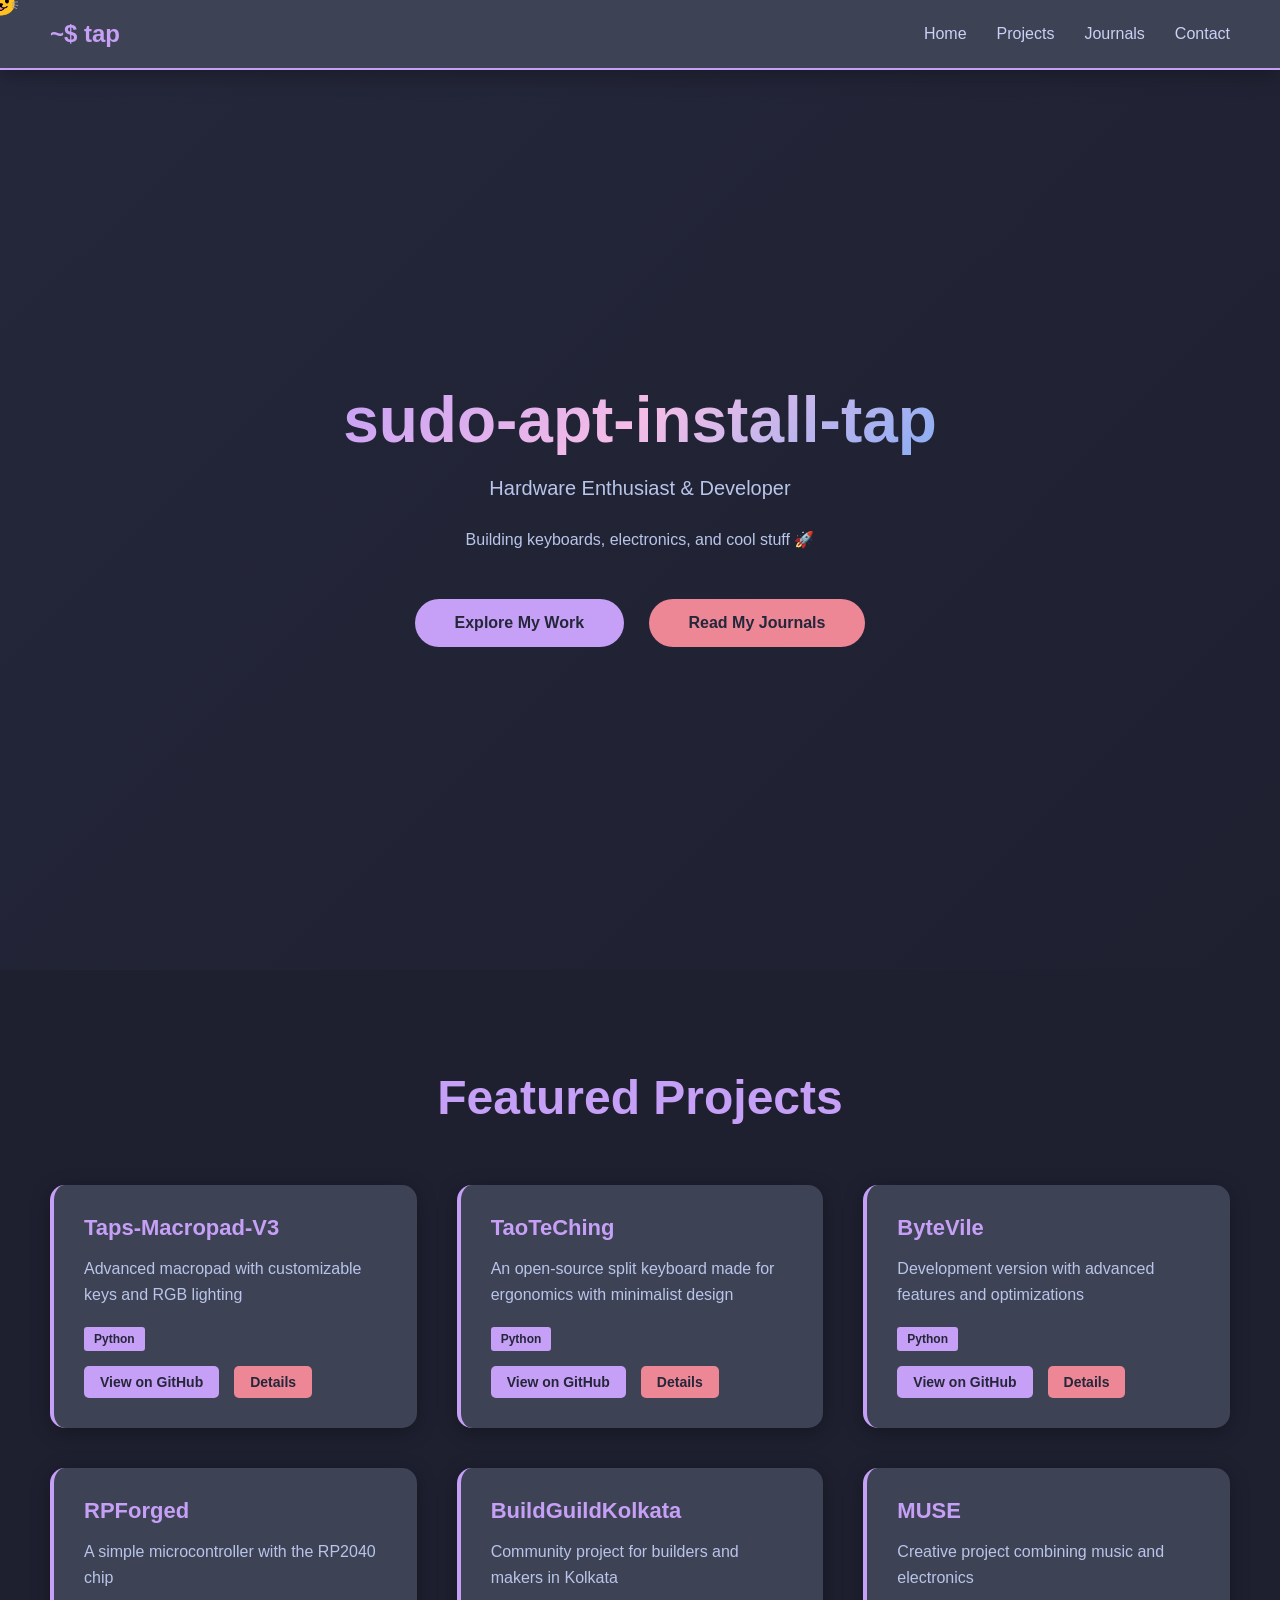
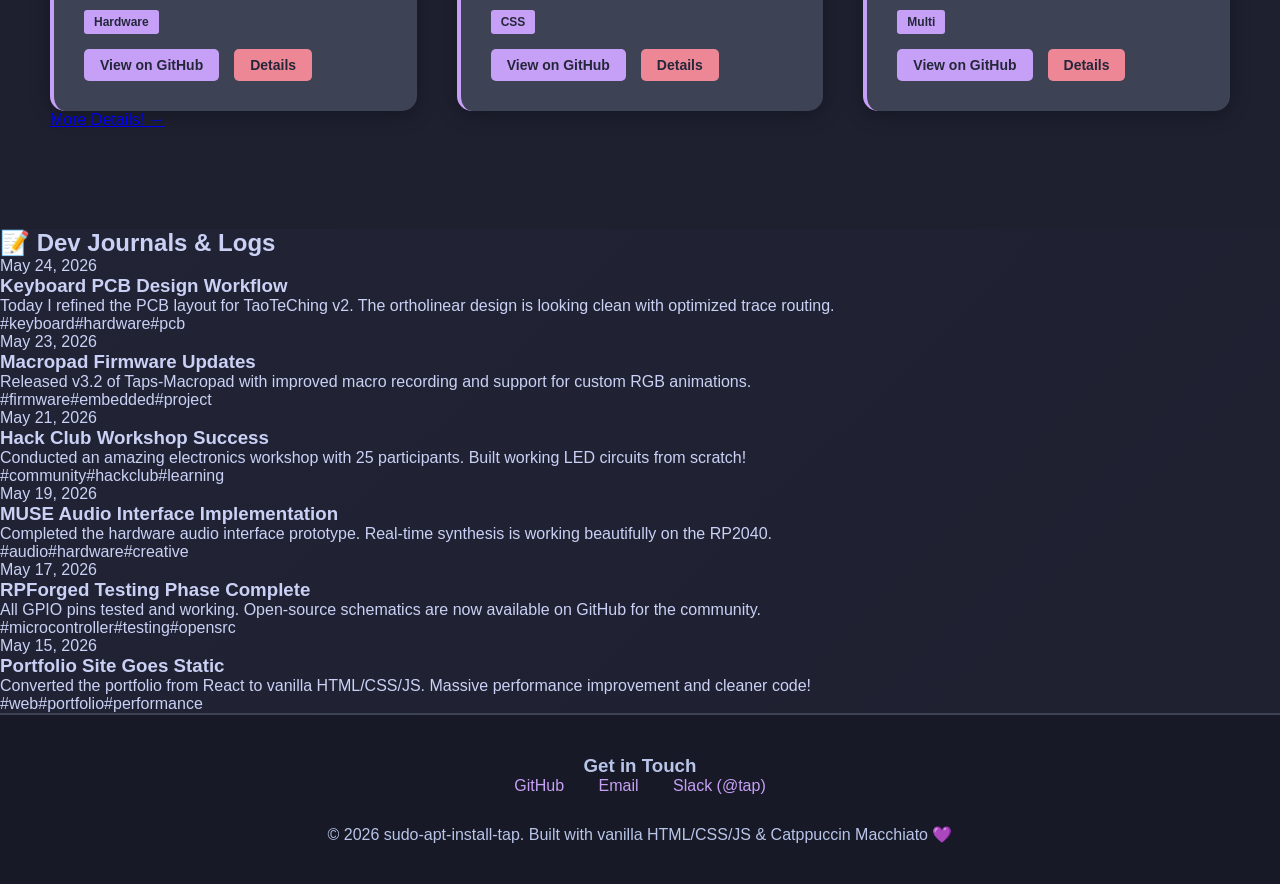
==== commit ad74be2e: "Update index.html with journals section and improved navigation" ====
--- a/index.html
+++ b/index.html
@@ -14,6 +14,7 @@
         <ul>
             <li><a href="#home">Home</a></li>
             <li><a href="projects.html">Projects</a></li>
+            <li><a href="#journals">Journals</a></li>
             <li><a href="#contact">Contact</a></li>
         </ul>
     </nav>
@@ -26,7 +27,7 @@
                 Building keyboards, electronics, and cool stuff 🚀
             </p>
             <button class="cta-button" onclick="document.getElementById('projects').scrollIntoView({behavior: 'smooth'})">Explore My Work</button>
-            <button class="cta-button" style="background: #ed8796;" onclick="document.getElementById('contact').scrollIntoView({behavior: 'smooth'})">Get in Touch</button>
+            <button class="cta-button" style="background: #ed8796;" onclick="document.getElementById('journals').scrollIntoView({behavior: 'smooth'})">Read My Journals</button>
         </div>
     </section>
 
@@ -36,6 +37,11 @@
         <div class="more-details-btn">
             <a href="projects.html">More Details! →</a>
         </div>
+    </section>
+
+    <section class="journals" id="journals">
+        <h2>📝 Dev Journals & Logs</h2>
+        <div class="journals-grid" id="journals-grid"></div>
     </section>
 
     <footer id="contact">
